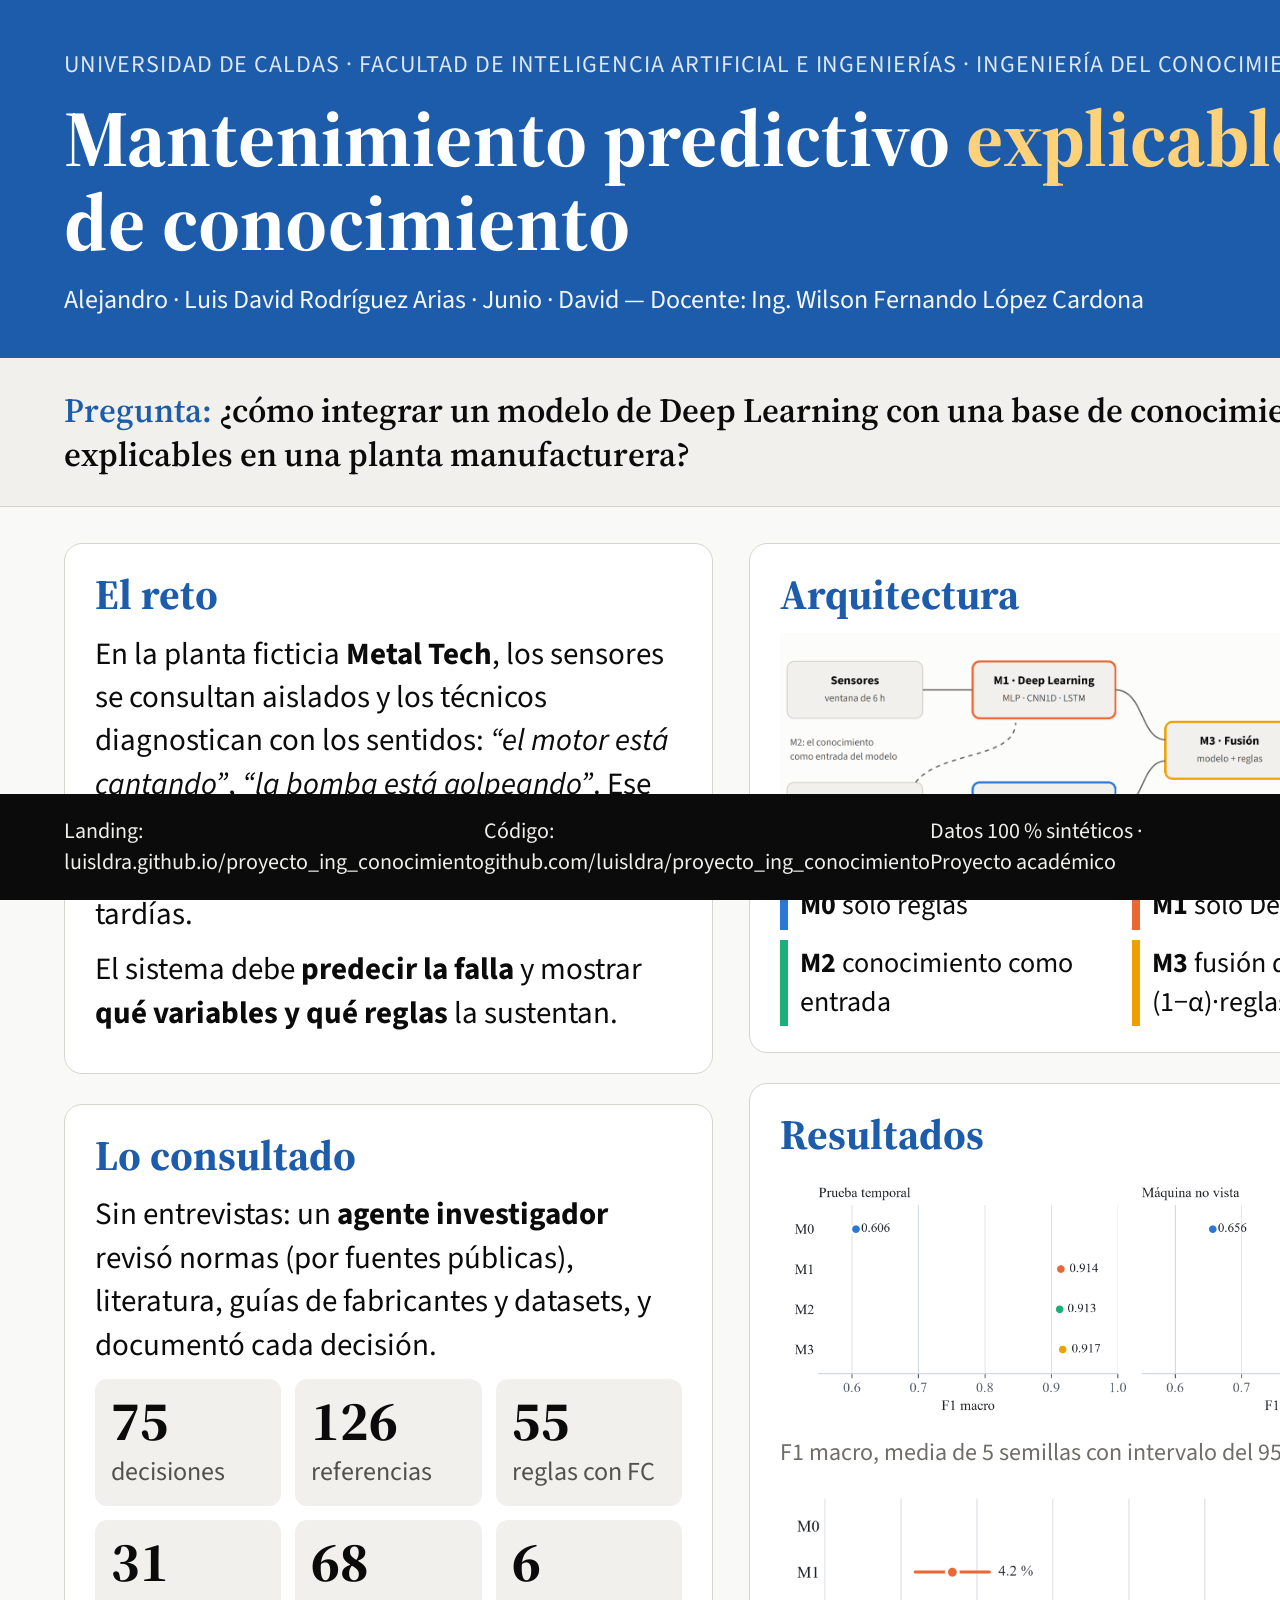
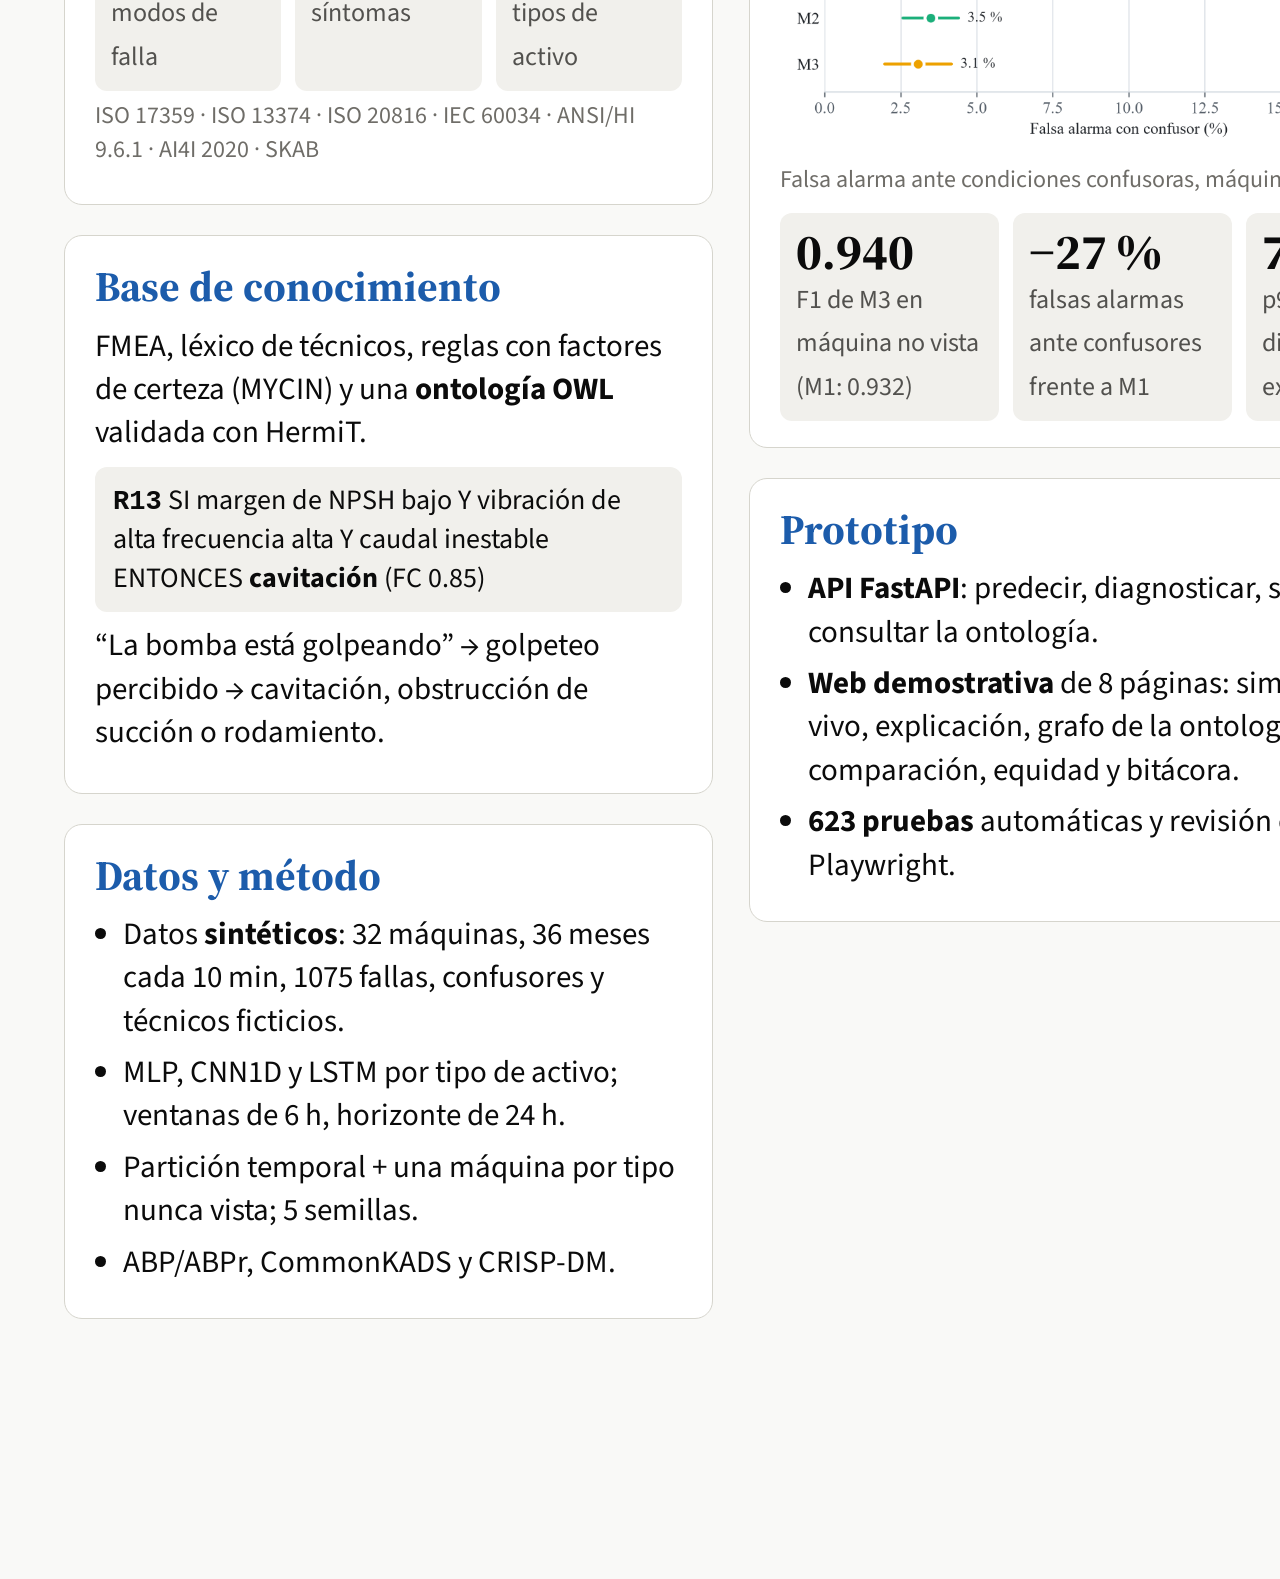
==== docs/poster/poster.html @ 5149bba3 "Fase 10: documento APA, poster y guion de demo - documento.md + referencias.md -> documento_apa.docx" ====
<!doctype html>

<html lang="es">
<head>
<meta charset="utf-8">
<title>Póster Metal Tech</title>
<link href="https://fonts.googleapis.com/css2?family=Source+Sans+3:wght@400;600;700&family=Source+Serif+4:opsz,wght@8..60,600;8..60,700&display=swap" rel="stylesheet">
<style>
  @page { size: 594mm 841mm; margin: 0; }
  :root {
    --fondo: #f9f9f7; --superficie: #ffffff; --alterna: #f1f0ec; --tinta: #0b0b0b; --tinta-2: #52514e;
    --mute: #6f6d68; --rejilla: #e1e0d9; --borde: #d6d5cd; --acento: #1c5cab;
    --m0: #2a78d6; --m1: #eb6834; --m2: #1baf7a; --m3: #eda100;
  }
  * { box-sizing: border-box; }
  html, body { margin: 0; background: var(--fondo); color: var(--tinta); }
  body { width: 594mm; height: 841mm; font: 400 31px/1.4 "Source Sans 3", Arial, sans-serif; overflow: hidden; }
  header { background: var(--acento); color: #fff; padding: 48px 64px 40px; }
  header .curso { font-size: 24px; letter-spacing: .04em; text-transform: uppercase; opacity: .85; }
  h1 { font: 700 80px/1.05 "Source Serif 4", Georgia, serif; margin: 14px 0 18px; }
  h1 em { font-style: normal; color: #ffd27a; }
  header .equipo { font-size: 26px; opacity: .95; }
  .pregunta { margin: 0; padding: 30px 64px; background: var(--alterna); font: 600 34px/1.3 "Source Serif 4", Georgia, serif; border-bottom: 1px solid var(--borde); }
  .pregunta span { color: var(--acento); }
  main { display: grid; grid-template-columns: 1fr 1.15fr 1fr; gap: 36px; padding: 36px 64px 0; }
  section { background: var(--superficie); border: 1px solid var(--borde); border-radius: 18px; padding: 26px 30px; margin-bottom: 30px; }
  h2 { font: 700 42px/1.15 "Source Serif 4", Georgia, serif; margin: 0 0 14px; color: var(--acento); }
  p { margin: 0 0 12px; }
  ul { margin: 0; padding-left: 28px; } li { margin-bottom: 8px; }
  .cifras { display: grid; grid-template-columns: repeat(3, 1fr); gap: 14px; }
  .cifra { background: var(--alterna); border-radius: 12px; padding: 14px 16px; }
  .cifra b { display: block; font: 700 56px/1 "Source Serif 4", Georgia, serif; }
  .cifra span { font-size: 26px; color: var(--tinta-2); }
  .regla { font-size: 28px; background: var(--alterna); border-radius: 12px; padding: 14px 18px; }
  .regla code { font: 600 27px Consolas, monospace; }
  img { width: 100%; display: block; }
  .sistemas { display: grid; grid-template-columns: 1fr 1fr; gap: 10px 18px; font-size: 28px; }
  .sistemas div { border-left: 8px solid; padding: 4px 12px; }
  .destacados { display: grid; grid-template-columns: repeat(3, 1fr); gap: 14px; margin-top: 16px; }
  .destacado { border-radius: 12px; padding: 14px 16px; background: var(--alterna); }
  .destacado b { display: block; white-space: nowrap; font: 700 50px/1 "Source Serif 4", Georgia, serif; }
  .destacado span { font-size: 26px; color: var(--tinta-2); }
  .ejemplo { font-size: 28px; background: #fff8e6; border-left: 8px solid var(--m3); padding: 16px 20px; border-radius: 0 12px 12px 0; }
  table { width: 100%; border-collapse: collapse; font-size: 28px; }
  th, td { padding: 6px 8px; text-align: left; border-bottom: 1px solid var(--rejilla); }
  th { color: var(--tinta-2); font-weight: 600; }
  td.n { text-align: right; font-variant-numeric: tabular-nums; }
  .nota { font-size: 24px; color: var(--mute); margin-top: 8px; }
  footer { position: absolute; bottom: 0; left: 0; right: 0; padding: 22px 64px; background: var(--tinta); color: #f0efec; font-size: 22px; display: flex; justify-content: space-between; }
</style>
</head>
<body>
<header>
  <div class="curso">Universidad de Caldas · Facultad de Inteligencia Artificial e Ingenierías · Ingeniería del Conocimiento 2026-2</div>
  <h1>Mantenimiento predictivo <em>explicable</em> con Deep Learning y base de conocimiento</h1>
  <div class="equipo">Alejandro · Luis David Rodríguez Arias · Junio · David — Docente: Ing. Wilson Fernando López Cardona</div>
</header>
<p class="pregunta"><span>Pregunta:</span> ¿cómo integrar un modelo de Deep Learning con una base de conocimiento experto para predecir fallas y generar diagnósticos explicables en una planta manufacturera?</p>
<main>
  <div>
    <section>
      <h2>El reto</h2>
      <p>En la planta ficticia <b>Metal Tech</b>, los sensores se consultan aislados y los técnicos diagnostican con los sentidos: <i>“el motor está cantando”</i>, <i>“la bomba está golpeando”</i>. Ese criterio cambia entre turnos y personas, y lleva a falsas alarmas e intervenciones tardías.</p>
      <p>El sistema debe <b>predecir la falla</b> y mostrar <b>qué variables y qué reglas</b> la sustentan.</p>
    </section>
    <section>
      <h2>Lo consultado</h2>
      <p>Sin entrevistas: un <b>agente investigador</b> revisó normas (por fuentes públicas), literatura, guías de fabricantes y datasets, y documentó cada decisión.</p>
      <div class="cifras">
        <div class="cifra"><b>75</b><span>decisiones</span></div>
        <div class="cifra"><b>126</b><span>referencias</span></div>
        <div class="cifra"><b>55</b><span>reglas con FC</span></div>
        <div class="cifra"><b>31</b><span>modos de falla</span></div>
        <div class="cifra"><b>68</b><span>síntomas</span></div>
        <div class="cifra"><b>6</b><span>tipos de activo</span></div>
      </div>
      <p class="nota">ISO 17359 · ISO 13374 · ISO 20816 · IEC 60034 · ANSI/HI 9.6.1 · AI4I 2020 · SKAB</p>
    </section>
    <section>
      <h2>Base de conocimiento</h2>
      <p>FMEA, léxico de técnicos, reglas con factores de certeza (MYCIN) y una <b>ontología OWL</b> validada con HermiT.</p>
      <div class="regla"><code>R13</code> SI margen de NPSH bajo Y vibración de alta frecuencia alta Y caudal inestable ENTONCES <b>cavitación</b> (FC 0.85)</div>
      <p style="margin-top:12px">“La bomba está golpeando” → golpeteo percibido → cavitación, obstrucción de succión o rodamiento.</p>
    </section>
    <section>
      <h2>Datos y método</h2>
      <ul>
        <li>Datos <b>sintéticos</b>: 32 máquinas, 36 meses cada 10 min, 1075 fallas, confusores y técnicos ficticios.</li>
        <li>MLP, CNN1D y LSTM por tipo de activo; ventanas de 6 h, horizonte de 24 h.</li>
        <li>Partición temporal + una máquina por tipo nunca vista; 5 semillas.</li>
        <li>ABP/ABPr, CommonKADS y CRISP-DM.</li>
      </ul>
    </section>
  </div>
  <div>
    <section>
      <h2>Arquitectura</h2>
      <img src="../documento_APA/figuras/arquitectura.png" alt="Arquitectura del sistema híbrido">
      <div class="sistemas" style="margin-top:14px">
        <div style="border-color:var(--m0)"><b>M0</b> solo reglas</div>
        <div style="border-color:var(--m1)"><b>M1</b> solo Deep Learning</div>
        <div style="border-color:var(--m2)"><b>M2</b> conocimiento como entrada</div>
        <div style="border-color:var(--m3)"><b>M3</b> fusión α·p(DL) + (1−α)·reglas</div>
      </div>
    </section>
    <section>
      <h2>Resultados</h2>
      <img src="../documento_APA/figuras/f1.png" alt="F1 macro de los cuatro sistemas">
      <p class="nota">F1 macro, media de 5 semillas con intervalo del 95 %.</p>
      <img src="../documento_APA/figuras/falsas.png" alt="Falsa alarma ante confusores">
      <p class="nota">Falsa alarma ante condiciones confusoras, máquina no vista.</p>
      <div class="destacados">
        <div class="destacado"><b>0.940</b><span>F1 de M3 en máquina no vista (M1: 0.932)</span></div>
        <div class="destacado"><b>−27 %</b><span>falsas alarmas ante confusores frente a M1</span></div>
        <div class="destacado"><b>79.2 ms</b><span>p95 de un diagnóstico explicado</span></div>
      </div>
    </section>
    <section>
      <h2>Prototipo</h2>
      <ul>
        <li><b>API FastAPI</b>: predecir, diagnosticar, simular y consultar la ontología.</li>
        <li><b>Web demostrativa</b> de 8 páginas: simulador en vivo, explicación, grafo de la ontología, comparación, equidad y bitácora.</li>
        <li><b>623 pruebas</b> automáticas y revisión con Playwright.</li>
      </ul>
    </section>
  </div>
  <div>
    <section>
      <h2>Una alerta explicada</h2>
      <div class="ejemplo">Alerta de degradación térmica del aislamiento del devanado (puntaje 87%). El modelo se apoyó sobre todo en temp_devanado_c (47%), desbalance_corriente_pct (18%), corriente_pct (15%). La respalda la regla R07: temp_devanado_c = 130.05 (>= 130); desbalance_corriente_pct = 7.06 (>= 5). Acción sugerida: Medir resistencia de aislamiento (megóhmetro) e índice de polarización; revisar la tensión de alimentación por fase.</div>
      <p class="nota">Variables: gradientes integrados. Reglas: traza del motor con valores reales.</p>
    </section>
    <section>
      <h2>Explicabilidad</h2>
      <table>
        <tr><th>Medida</th><th class="n">Valor</th><th class="n">Azar</th></tr>
        <tr><td>Top-3 sensores en la firma real</td><td class="n">74.6 %</td><td class="n">33.0 %</td></tr>
        <tr><td>Caída al anular el top-3</td><td class="n">98.3 %</td><td class="n">30.0 %</td></tr>
      </table>
      <p style="margin-top:12px">Panel exploratorio de 5 agentes (no son personas): la explicación híbrida fue preferida en <b>60 de 60</b> pares.</p>
    </section>
    <section>
      <h2>Equidad y ética</h2>
      <ul>
        <li>Una observación incorrecta del técnico duplica la falsa alarma de M0 (1.05 % → 2.08 %); en M3 casi no cambia.</li>
        <li>El sistema <b>recomienda</b>; una persona decide.</li>
        <li>Las observaciones nunca se usan para <b>evaluar técnicos</b> (Ley 1581 de 2012).</li>
        <li>Límites: datos sintéticos, reglas sin validar por técnicos, panel de agentes.</li>
      </ul>
    </section>
    <section>
      <h2>Conclusiones</h2>
      <ul>
        <li>La <b>fusión (M3)</b> fue la mejor integración: mejor F1 y menos falsas alarmas.</li>
        <li>El conocimiento aporta <b>explicación y prudencia</b> más que detección; como veto, rechaza alertas correctas.</li>
        <li>Siguiente paso: validar reglas y explicaciones con técnicos y datos reales.</li>
      </ul>
    </section>
  </div>
</main>
<footer>
  <span>Landing: luisldra.github.io/proyecto_ing_conocimiento</span>
  <span>Código: github.com/luisldra/proyecto_ing_conocimiento</span>
  <span>Datos 100 % sintéticos · Proyecto académico</span>
</footer>
</body>
</html>
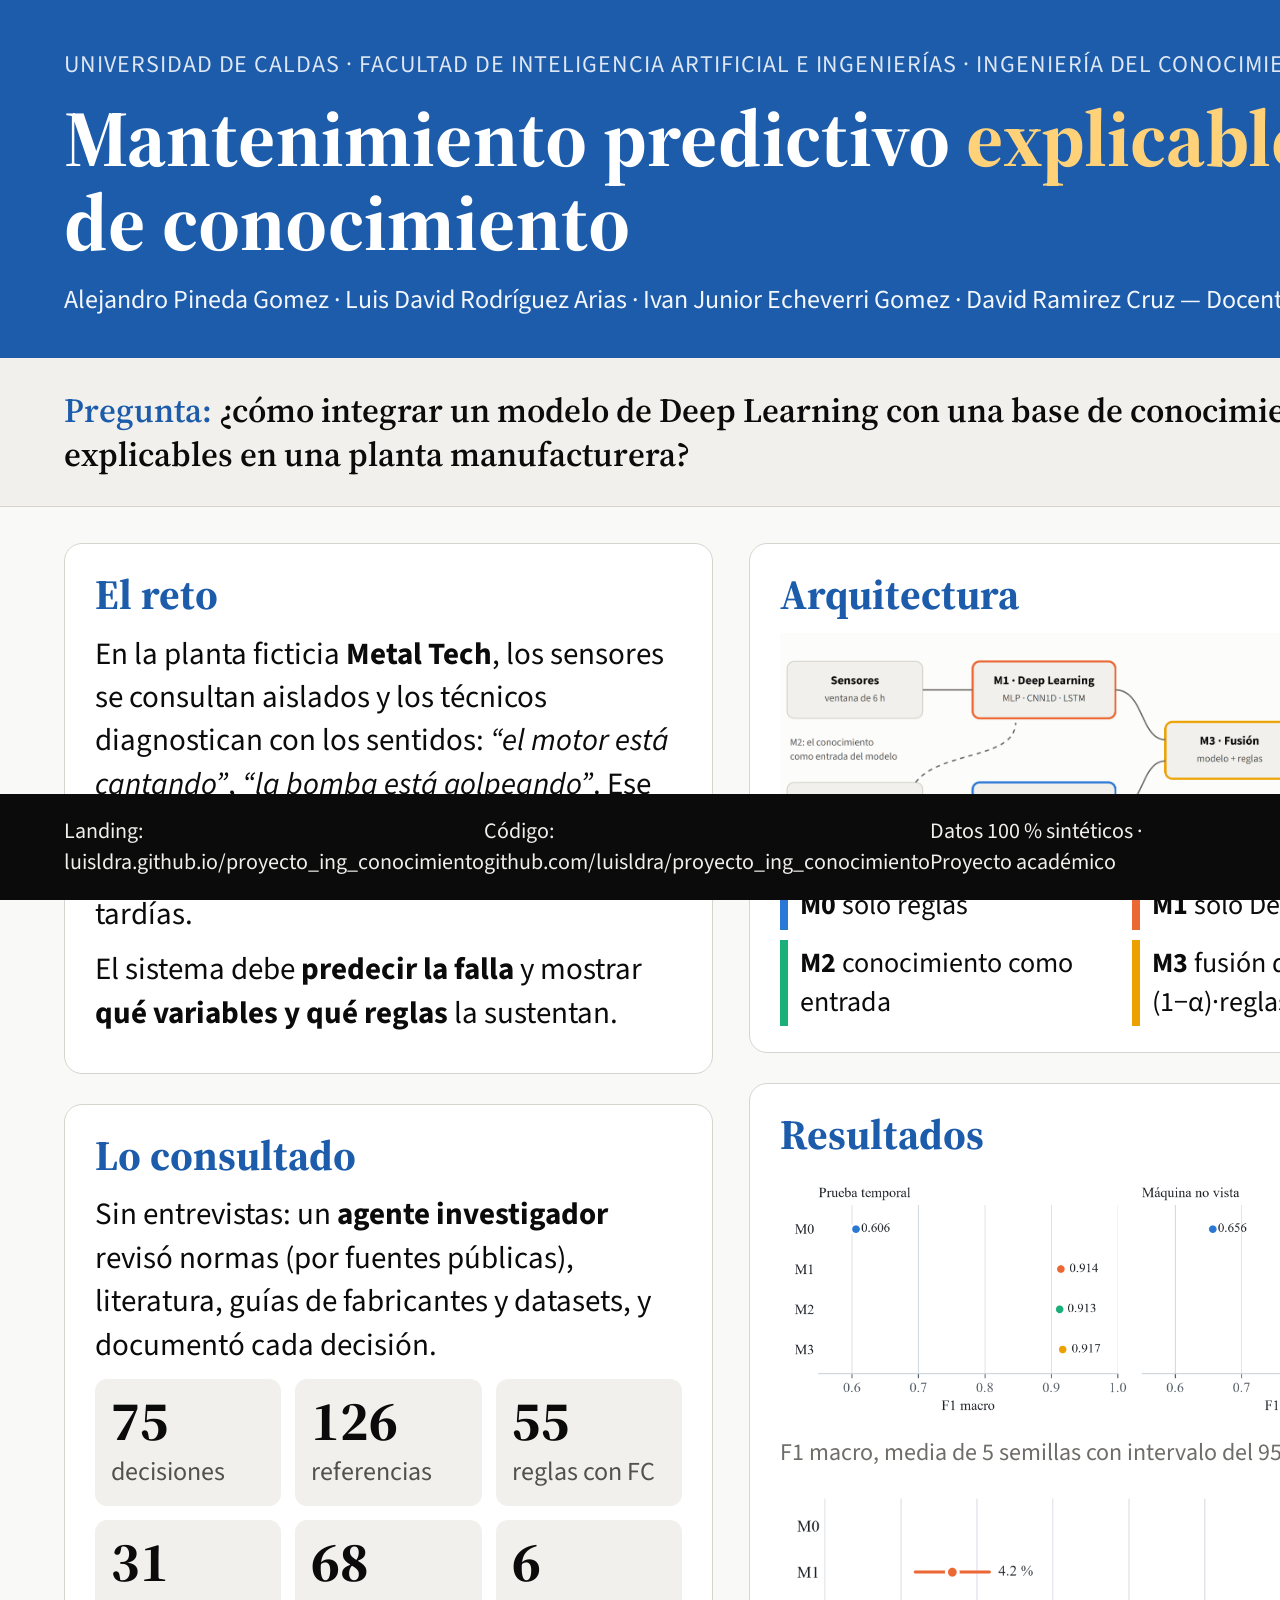
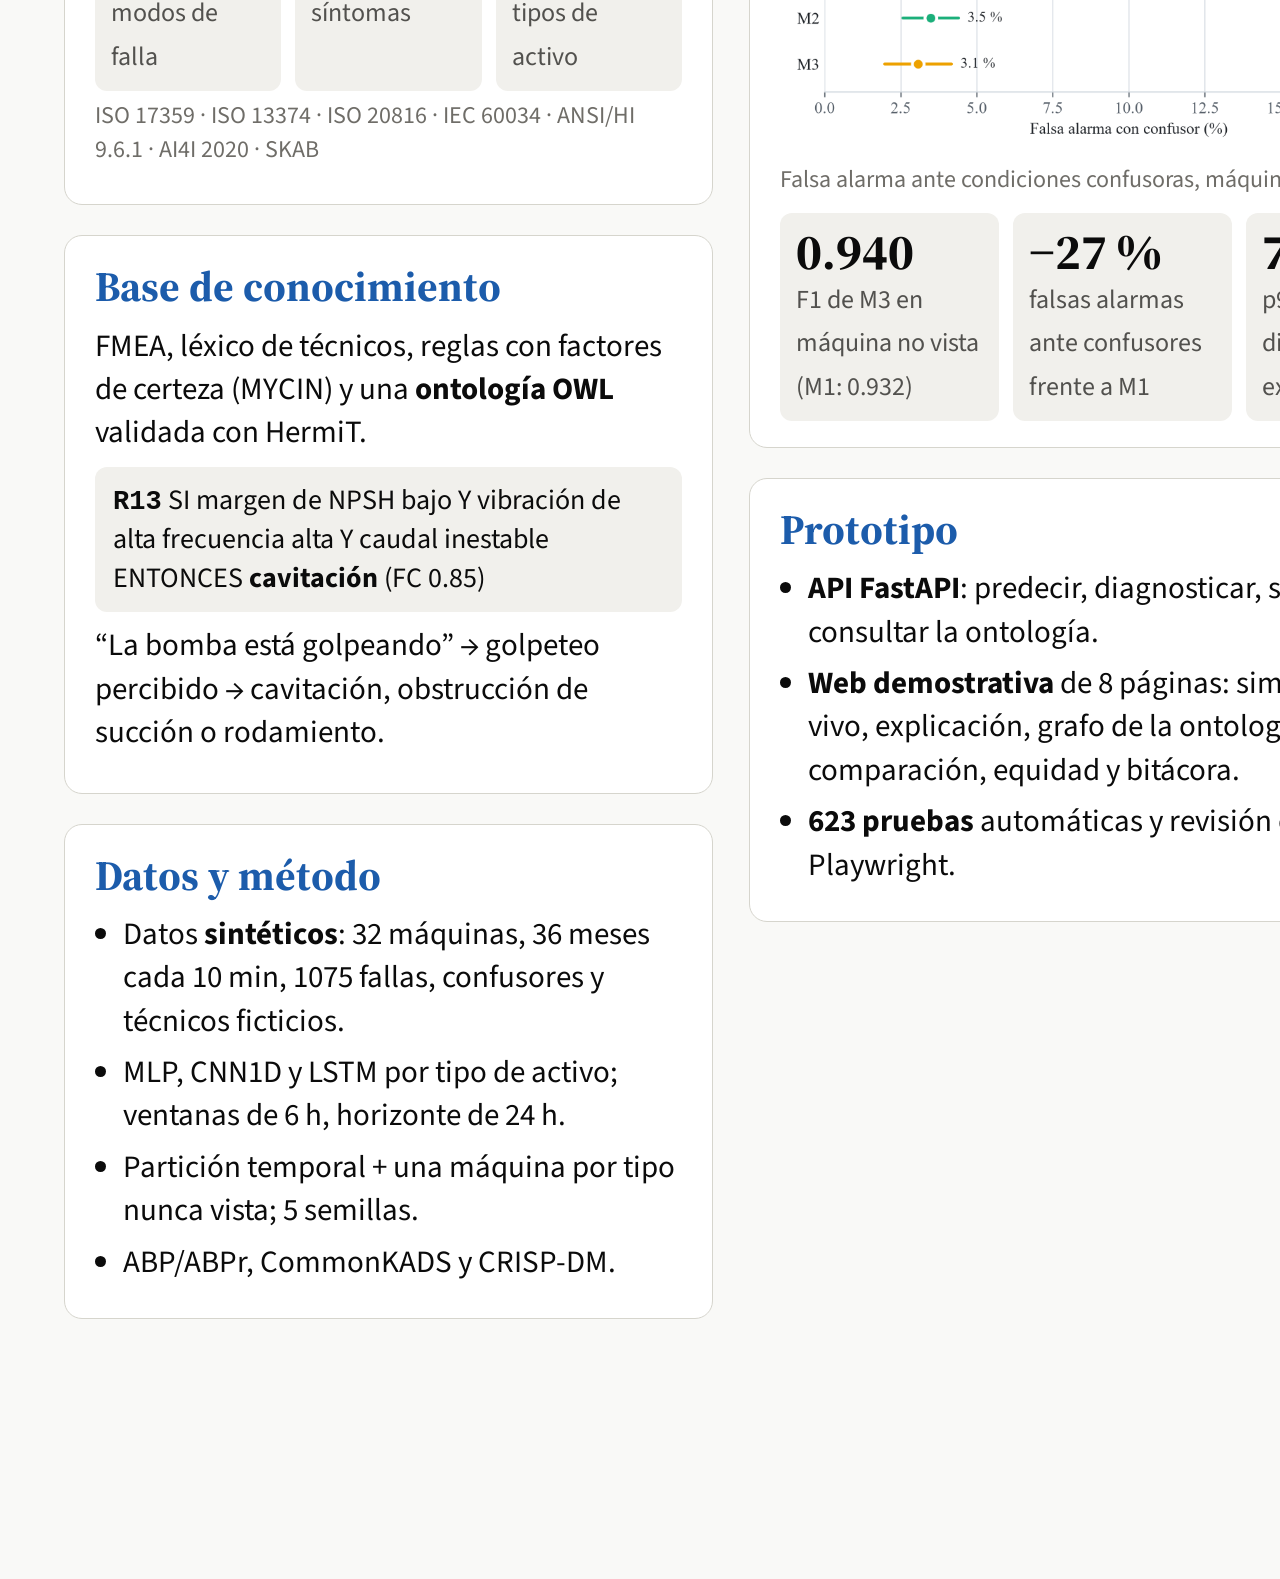
==== commit ebd734e0: "Documento APA con datos del equipo y riesgos RA/R1-R6 - Nombres completos en portada, acta etica, po" ====
--- a/docs/poster/poster.html
+++ b/docs/poster/poster.html
@@ -53,7 +53,7 @@
 <header>
   <div class="curso">Universidad de Caldas · Facultad de Inteligencia Artificial e Ingenierías · Ingeniería del Conocimiento 2026-2</div>
   <h1>Mantenimiento predictivo <em>explicable</em> con Deep Learning y base de conocimiento</h1>
-  <div class="equipo">Alejandro · Luis David Rodríguez Arias · Junio · David — Docente: Ing. Wilson Fernando López Cardona</div>
+  <div class="equipo">Alejandro Pineda Gomez · Luis David Rodríguez Arias · Ivan Junior Echeverri Gomez · David Ramirez Cruz — Docente: Ing. Wilson Fernando López Cardona</div>
 </header>
 <p class="pregunta"><span>Pregunta:</span> ¿cómo integrar un modelo de Deep Learning con una base de conocimiento experto para predecir fallas y generar diagnósticos explicables en una planta manufacturera?</p>
 <main>
